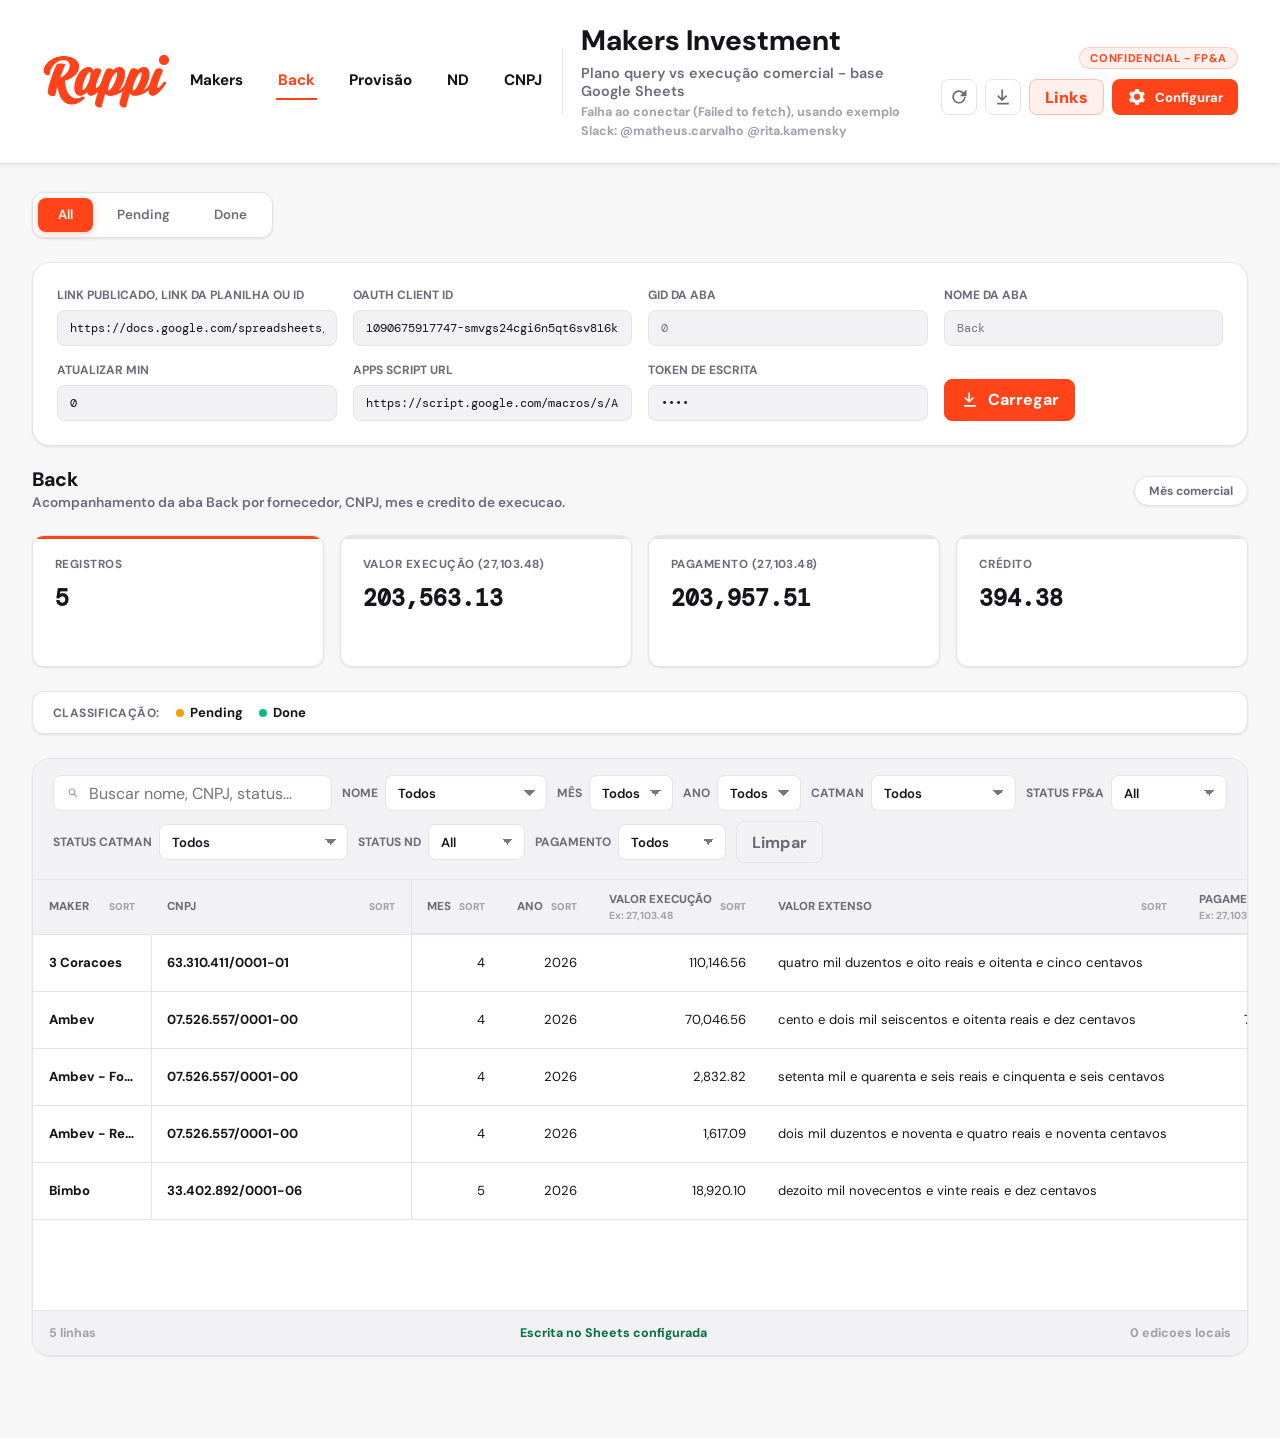
==== back.html @ b7f1c8ea "Corrige salvamento da tela Back" ====
<!doctype html>
<html lang="pt-BR">
  <head>
    <meta charset="utf-8" />
    <meta name="viewport" content="width=device-width, initial-scale=1" />
    <title>Makers Investment | Back</title>
    <link rel="preconnect" href="https://fonts.googleapis.com" />
    <link rel="preconnect" href="https://fonts.gstatic.com" crossorigin />
    <link href="https://fonts.googleapis.com/css2?family=DM+Sans:wght@400;500;600;700;800&family=DM+Mono:wght@400;500;600&display=swap" rel="stylesheet" />
    <link rel="stylesheet" href="./styles.css?v=20260519-maker-anchor-links" />
  </head>
  <body>
    <div class="app-shell">
      <header class="report-hero has-main-nav">
        <div class="hero-copy">
          <a class="rappi-logo" href="./index.html" aria-label="Rappi">
            <img src="./rappi-logo.png" alt="Rappi" />
          </a>

          <nav class="main-nav" aria-label="Navegação principal">
            <a href="./index.html">Makers</a>
            <a class="is-active" href="./back.html">Back</a>
            <a href="./provisao.html">Provisão</a>
            <a href="./nd.html">ND</a>
            <a href="./cnpj.html">CNPJ</a>
          </nav>

          <span class="hero-divider" aria-hidden="true"></span>

          <div class="hero-title">
            <h1>Makers Investment</h1>
            <p class="hero-subtitle">Plano query vs execução comercial - base Google Sheets</p>
            <p class="hero-connection" id="connectionStatus">Usando base de exemplo</p>
            <p class="hero-contact">Slack: @matheus.carvalho @rita.kamensky</p>
          </div>
        </div>

        <div class="hero-side">
          <div class="hero-status">
            <span class="confidential-badge">CONFIDENCIAL - FP&amp;A</span>
          </div>

          <div class="topbar-actions">
            <button class="icon-button" id="refreshButton" type="button" title="Atualizar dados" aria-label="Atualizar dados">
              <svg viewBox="0 0 24 24" aria-hidden="true">
                <path d="M17.7 6.3A8 8 0 1 0 20 12h-2a6 6 0 1 1-1.76-4.24L13 11h8V3l-3.3 3.3Z" />
              </svg>
            </button>
            <button class="icon-button" id="exportButton" type="button" title="Exportar CSV" aria-label="Exportar CSV">
              <svg viewBox="0 0 24 24" aria-hidden="true">
                <path d="M12 3v10.2l3.6-3.6L17 11l-6 6-6-6 1.4-1.4 3.6 3.6V3h2ZM5 19h14v2H5v-2Z" />
              </svg>
            </button>
            <button class="ghost-button links-toggle-button" id="linksToggle" type="button">Links</button>
            <button class="primary-button" id="authButton" type="button">
              <svg viewBox="0 0 24 24" aria-hidden="true">
                <path d="M21.6 12.23c0-.74-.07-1.45-.19-2.14H12v4.05h5.38a4.6 4.6 0 0 1-1.99 3.02v2.51h3.23c1.89-1.74 2.98-4.31 2.98-7.44Z" />
                <path d="M12 22c2.7 0 4.96-.89 6.62-2.42l-3.23-2.51c-.9.6-2.05.96-3.39.96-2.6 0-4.8-1.75-5.59-4.11H3.07v2.59A10 10 0 0 0 12 22Z" />
                <path d="M6.41 13.92a6.02 6.02 0 0 1 0-3.84V7.49H3.07a10 10 0 0 0 0 9.02l3.34-2.59Z" />
                <path d="M12 5.97c1.47 0 2.79.51 3.83 1.5l2.86-2.86A9.6 9.6 0 0 0 12 2 10 10 0 0 0 3.07 7.49l3.34 2.59C7.2 7.72 9.4 5.97 12 5.97Z" />
              </svg>
              Entrar Google
            </button>
            <button class="ghost-button" id="signOutButton" type="button" hidden>Sair</button>
            <button class="primary-button" id="configToggle" type="button">
              <svg viewBox="0 0 24 24" aria-hidden="true">
                <path d="M19.4 13.5c.08-.5.1-.96.1-1.5s-.02-1-.1-1.5l2.05-1.58-2-3.46-2.42.98a7.4 7.4 0 0 0-2.6-1.5L14 2.35h-4l-.42 2.59a7.4 7.4 0 0 0-2.6 1.5l-2.43-.98-2 3.46L4.6 10.5c-.08.5-.1.96-.1 1.5s.02 1 .1 1.5l-2.05 1.58 2 3.46 2.43-.98a7.4 7.4 0 0 0 2.6 1.5L10 21.65h4l.42-2.59a7.4 7.4 0 0 0 2.6-1.5l2.43.98 2-3.46-2.05-1.58ZM12 15.5A3.5 3.5 0 1 1 12 8a3.5 3.5 0 0 1 0 7.5Z" />
              </svg>
              Configurar
            </button>
          </div>
        </div>
      </header>

      <main class="report-content">
        <section class="quick-tabs" aria-label="Visões rápidas">
          <button class="quick-tab is-active" type="button" data-quick-filter="">All</button>
          <button class="quick-tab" type="button" data-quick-filter="pending">Pending</button>
          <button class="quick-tab" type="button" data-quick-filter="done">Done</button>
        </section>

        <section class="config-panel" id="configPanel" aria-label="Configuração da planilha">
          <div class="config-grid">
            <label>
              <span>Link publicado, link da planilha ou ID</span>
              <input id="sheetUrlInput" type="text" autocomplete="off" placeholder="https://docs.google.com/spreadsheets/d/..." />
            </label>
            <label>
              <span>OAuth Client ID</span>
              <input id="clientIdInput" type="text" autocomplete="off" placeholder="...apps.googleusercontent.com" />
            </label>
            <label>
              <span>GID da aba</span>
              <input id="gidInput" type="text" inputmode="numeric" placeholder="0" />
            </label>
            <label>
              <span>Nome da aba</span>
              <input id="sheetNameInput" type="text" autocomplete="off" placeholder="Back" />
            </label>
            <label>
              <span>Atualizar min</span>
              <input id="refreshMinutesInput" type="number" min="0" step="1" inputmode="numeric" placeholder="0" />
            </label>
            <label>
              <span>Apps Script URL</span>
              <input id="writeEndpointInput" type="url" autocomplete="off" placeholder="https://script.google.com/.../exec" />
            </label>
            <label>
              <span>Token de escrita</span>
              <input id="writeSecretInput" type="password" autocomplete="off" placeholder="Mesmo SECRET do Apps Script" />
            </label>
            <div class="config-actions">
              <button class="primary-button" id="loadSheetButton" type="button">
                <svg viewBox="0 0 24 24" aria-hidden="true">
                  <path d="M12 3v8.59l3.3-3.3 1.4 1.42-5.7 5.7-5.7-5.7 1.4-1.42 3.3 3.3V3h2ZM5 18h14v2H5v-2Z" />
                </svg>
                Carregar
              </button>
            </div>
          </div>
        </section>

        <section class="links-panel" id="linksPanel" aria-label="Links úteis" hidden>
          <div class="links-panel-header">
            <div>
              <h2>Links úteis</h2>
              <p>Atalhos cadastrados na aba Links da planilha.</p>
            </div>
            <span id="linksStatus">Carregando...</span>
          </div>
          <div class="links-list" id="linksList"></div>
        </section>

        <section class="section-heading">
          <div>
            <h2>Back</h2>
            <p>Acompanhamento da aba Back por fornecedor, CNPJ, mes e credito de execucao.</p>
          </div>
          <span class="period-badge">Mês comercial</span>
        </section>

        <section class="metrics-grid" aria-label="Resumo">
          <article class="metric">
            <span>Registros</span>
            <strong id="metricRows">0</strong>
          </article>
          <article class="metric">
            <span>Valor Execução (27,103.48)</span>
            <strong id="metricQuery">0.00</strong>
          </article>
          <article class="metric">
            <span>Pagamento (27,103.48)</span>
            <strong id="metricExecution">0.00</strong>
          </article>
          <article class="metric">
            <span>Crédito</span>
            <strong id="metricDiff">0.00</strong>
          </article>
        </section>

        <section class="classification-strip" aria-label="Classificação">
          <strong>Classificação:</strong>
          <span><b>Pending</b></span>
          <span><b>Done</b></span>
        </section>

        <section class="workbench">
          <div class="toolbar">
            <label class="search-box">
              <svg viewBox="0 0 24 24" aria-hidden="true">
                <path d="M9.8 4a5.8 5.8 0 0 1 4.64 9.28l4.14 4.14-1.42 1.42-4.14-4.14A5.8 5.8 0 1 1 9.8 4Zm0 2a3.8 3.8 0 1 0 0 7.6 3.8 3.8 0 0 0 0-7.6Z" />
              </svg>
              <input id="searchInput" type="search" placeholder="Buscar nome, CNPJ, status..." />
            </label>

            <label>
              <span>Nome</span>
              <select id="makerFilter"></select>
            </label>

            <label>
              <span>Mês</span>
              <select id="monthFilter"></select>
            </label>

            <label>
              <span>Ano</span>
              <select id="yearFilter"></select>
            </label>

            <label>
              <span>Catman</span>
              <select id="catmanFilter"></select>
            </label>

            <label>
              <span>Status FP&amp;A</span>
              <select id="statusFilter"></select>
            </label>

            <label>
              <span>Status Catman</span>
              <select id="statusCatmanFilter"></select>
            </label>

            <label>
              <span>Status ND</span>
              <select id="statusNdFilter"></select>
            </label>

            <label>
              <span>Pagamento</span>
              <select id="paymentFilter"></select>
            </label>

            <button class="ghost-button" id="clearFiltersButton" type="button">Limpar</button>
          </div>

          <div class="table-wrap" id="tableWrap">
            <table id="dataTable">
              <thead id="tableHead"></thead>
              <tbody id="tableBody"></tbody>
            </table>
            <div class="empty-state" id="emptyState" hidden>
              <strong>Nenhum registro encontrado</strong>
              <span>Revise os filtros ou carregue outra base.</span>
            </div>
          </div>

          <footer class="table-footer">
            <span id="rowCount">0 linhas</span>
            <span id="writeStatus">Escrita não configurada</span>
            <span id="localEdits">0 edições locais</span>
          </footer>
        </section>
      </main>
    </div>

    <script src="./back.js?v=20260611-back-save-nome-v5"></script>
  </body>
</html>
---- styles.css ----
:root {
  --bg: #f4f6f5;
  --surface: #ffffff;
  --surface-soft: #f8f8f6;
  --text: #142033;
  --muted: #8a8f96;
  --line: #dfded9;
  --line-strong: #c9c7c0;
  --navy: #102746;
  --navy-soft: #203a5b;
  --teal: #0b7066;
  --green: #067243;
  --red: #b72a2f;
  --gold: #d6a42b;
  --blue: #1f5faa;
  --shadow: 0 14px 32px rgba(20, 32, 51, 0.1);
  --shadow-soft: 0 6px 18px rgba(20, 32, 51, 0.08);
  color-scheme: light;
  font-family: Inter, "Segoe UI", Roboto, Arial, sans-serif;
}

* {
  box-sizing: border-box;
}

[hidden] {
  display: none !important;
}

body {
  min-width: 320px;
  margin: 0;
  background: var(--bg);
  color: var(--text);
}

button,
input,
select {
  font: inherit;
}

button {
  cursor: pointer;
}

.app-shell {
  min-height: 100vh;
  padding-bottom: 34px;
}

.report-hero {
  display: flex;
  min-height: 172px;
  align-items: flex-start;
  justify-content: space-between;
  gap: 28px;
  background:
    linear-gradient(135deg, rgba(11, 112, 102, 0.14), transparent 32%),
    linear-gradient(180deg, #102746 0%, #0f2746 100%);
  color: #fff;
  padding: 38px clamp(24px, 5vw, 58px);
}

.hero-copy {
  display: flex;
  align-items: center;
  gap: 18px;
  min-width: 0;
}

.brand-mark {
  display: grid;
  width: 52px;
  height: 52px;
  flex: 0 0 auto;
  place-items: center;
  border-radius: 8px;
  background: var(--teal);
  box-shadow: 0 16px 30px rgba(0, 0, 0, 0.18);
}

.brand-mark svg,
button svg,
.search-box svg {
  width: 20px;
  height: 20px;
  fill: currentColor;
}

h1,
h2,
p {
  margin: 0;
}

h1 {
  font-size: clamp(1.9rem, 3vw, 2.4rem);
  line-height: 1.05;
  font-weight: 820;
  letter-spacing: 0;
}

.hero-copy p {
  margin-top: 12px;
  color: rgba(255, 255, 255, 0.66);
  font-size: 1.08rem;
  font-weight: 600;
}

.hero-side {
  display: grid;
  justify-items: end;
  gap: 12px;
  min-width: max-content;
}

.confidential-badge {
  display: inline-flex;
  align-items: center;
  justify-content: center;
  border: 1px solid rgba(255, 255, 255, 0.18);
  border-radius: 999px;
  background: rgba(255, 255, 255, 0.12);
  color: rgba(255, 255, 255, 0.86);
  padding: 8px 16px;
  font-size: 0.88rem;
  font-weight: 820;
  letter-spacing: 0.02em;
}

#connectionStatus {
  color: rgba(255, 255, 255, 0.56);
  font-size: 0.9rem;
  font-weight: 650;
}

.topbar-actions,
.config-actions {
  display: flex;
  align-items: center;
  gap: 9px;
}

.topbar-actions {
  justify-content: flex-end;
  flex-wrap: wrap;
}

.icon-button,
.primary-button,
.ghost-button {
  display: inline-flex;
  min-height: 42px;
  align-items: center;
  justify-content: center;
  gap: 8px;
  border: 1px solid transparent;
  border-radius: 8px;
  padding: 0 15px;
  font-weight: 760;
  transition: transform 140ms ease, background 140ms ease, border-color 140ms ease, box-shadow 140ms ease;
}

.icon-button {
  width: 42px;
  padding: 0;
}

.report-hero .icon-button,
.report-hero .ghost-button {
  border-color: rgba(255, 255, 255, 0.18);
  background: rgba(255, 255, 255, 0.09);
  color: #fff;
}

.primary-button {
  border-color: var(--navy);
  background: var(--navy);
  color: #fff;
  box-shadow: 0 12px 22px rgba(16, 39, 70, 0.22);
}

.report-hero .primary-button {
  border-color: rgba(255, 255, 255, 0.1);
  background: rgba(255, 255, 255, 0.92);
  color: var(--navy);
}

#configToggle {
  border-color: transparent;
  background: #ffffff;
  color: var(--navy);
}

.ghost-button {
  border-color: var(--line);
  background: #fff;
  color: var(--text);
}

.icon-button:hover,
.primary-button:hover,
.ghost-button:hover,
.quick-tab:hover {
  transform: translateY(-1px);
  box-shadow: var(--shadow-soft);
}

.report-content {
  width: min(1548px, calc(100% - 44px));
  margin: 0 auto;
  padding-top: 38px;
}

.quick-tabs {
  display: flex;
  flex-wrap: wrap;
  gap: 12px;
  padding-bottom: 28px;
  border-bottom: 1px solid var(--line);
}

.quick-tab {
  min-width: 138px;
  min-height: 46px;
  border: 1px solid #deddd8;
  border-radius: 999px;
  background: #fff;
  color: #555b63;
  padding: 0 22px;
  font-weight: 760;
  box-shadow: 0 1px 0 rgba(20, 32, 51, 0.04);
}

.quick-tab.is-active {
  border-color: var(--navy);
  background: var(--navy);
  color: #fff;
  box-shadow: 0 12px 24px rgba(16, 39, 70, 0.18);
}

.config-panel {
  display: none;
  margin: 22px 0 0;
  border: 1px solid var(--line);
  border-radius: 8px;
  background: #fff;
  box-shadow: var(--shadow);
}

.config-panel.is-open {
  display: block;
}

.config-grid {
  display: grid;
  grid-template-columns: repeat(3, minmax(180px, 1fr));
  gap: 12px;
  align-items: end;
  padding: 16px;
}

.section-heading {
  display: flex;
  align-items: end;
  justify-content: space-between;
  gap: 20px;
  padding: 42px 0 28px;
}

.section-heading h2 {
  font-size: clamp(2rem, 3vw, 2.45rem);
  line-height: 1.05;
  font-weight: 840;
  letter-spacing: 0;
}

.section-heading p {
  margin-top: 12px;
  color: var(--muted);
  font-size: 1.04rem;
  font-weight: 600;
}

.period-badge {
  display: inline-flex;
  align-items: center;
  border: 1px solid var(--line);
  border-radius: 999px;
  background: #fff;
  color: #777d84;
  padding: 8px 14px;
  font-size: 0.84rem;
  font-weight: 760;
}

.metrics-grid {
  display: grid;
  grid-template-columns: repeat(4, minmax(0, 1fr));
  gap: 16px;
}

.metric {
  min-width: 0;
  min-height: 148px;
  border: 1px solid var(--line);
  border-radius: 8px;
  background: #fff;
  padding: 24px;
  box-shadow: var(--shadow);
}

.metric span {
  display: block;
  color: #9a9a96;
  font-size: 0.86rem;
  font-weight: 820;
  letter-spacing: 0.04em;
  text-transform: uppercase;
}

.metric strong {
  display: block;
  overflow-wrap: anywhere;
  margin-top: 16px;
  color: #111827;
  font-size: clamp(1.7rem, 2vw, 2.1rem);
  line-height: 1.05;
  letter-spacing: 0;
}

.metric:nth-child(2) strong {
  color: var(--navy);
}

.metric:nth-child(3) strong {
  color: #7a1e23;
}

.classification-strip {
  display: flex;
  flex-wrap: wrap;
  align-items: center;
  gap: 14px 28px;
  margin: 30px 0 24px;
  color: #545b62;
  font-size: 0.96rem;
}

.classification-strip strong {
  color: #72777d;
}

.classification-strip span {
  display: inline-flex;
  align-items: center;
  gap: 10px;
}

.classification-strip b {
  display: inline-flex;
  align-items: center;
  min-height: 28px;
  border: 1px solid var(--line);
  border-radius: 999px;
  background: #fff;
  color: #555b63;
  padding: 4px 12px;
  font-size: 0.78rem;
  text-transform: uppercase;
}

.classification-strip span:nth-child(3) b {
  border-color: #bde4c8;
  background: #edf9ef;
  color: var(--green);
}

.classification-strip span:nth-child(4) b {
  border-color: #f1d37c;
  background: #fff7db;
  color: #996c00;
}

label {
  display: grid;
  gap: 7px;
  min-width: 0;
}

label span {
  color: #5e6670;
  font-size: 0.76rem;
  font-weight: 820;
  text-transform: uppercase;
}

input,
select {
  width: 100%;
  min-height: 42px;
  border: 1px solid #d9e0e6;
  border-radius: 8px;
  background: #fff;
  color: var(--text);
  padding: 0 12px;
  outline: none;
}

select {
  appearance: none;
  background:
    linear-gradient(45deg, transparent 50%, #707983 50%) right 16px center / 6px 6px no-repeat,
    linear-gradient(135deg, #707983 50%, transparent 50%) right 11px center / 6px 6px no-repeat,
    #fff;
  padding-right: 32px;
}

input:focus,
select:focus {
  border-color: var(--blue);
  box-shadow: 0 0 0 3px rgba(31, 95, 170, 0.14);
}

.workbench {
  overflow: hidden;
  border: 1px solid var(--line);
  border-radius: 8px;
  background: #fff;
  box-shadow: var(--shadow);
}

.toolbar {
  display: grid;
  grid-template-columns:
    minmax(260px, 1.4fr)
    minmax(170px, 0.75fr)
    minmax(105px, 0.45fr)
    minmax(105px, 0.45fr)
    minmax(170px, 0.75fr)
    minmax(170px, 0.75fr)
    auto;
  gap: 10px;
  align-items: end;
  padding: 16px;
  border-bottom: 1px solid var(--line);
  background: #fff;
}

.search-box {
  position: relative;
}

.search-box svg {
  position: absolute;
  left: 14px;
  bottom: 11px;
  color: #768395;
  pointer-events: none;
}

.search-box input {
  padding-left: 42px;
}

.table-wrap {
  position: relative;
  width: 100%;
  max-height: calc(100vh - 360px);
  min-height: 430px;
  overflow: auto;
  background: #fff;
}

table {
  width: 100%;
  min-width: 1720px;
  border-collapse: separate;
  border-spacing: 0;
  font-size: 0.86rem;
}

.group-row {
  display: none;
}

th,
td {
  height: 42px;
  border-right: 1px solid #e4e7ea;
  border-bottom: 1px solid #e8eaed;
  padding: 8px 12px;
  vertical-align: middle;
  white-space: nowrap;
}

th {
  position: sticky;
  top: 0;
  z-index: 4;
  background: #f7f5f1 !important;
  color: #9a9a96;
  font-size: 0.78rem;
  font-weight: 840;
  letter-spacing: 0.05em;
  text-align: left;
  text-transform: uppercase;
}

.column-row th {
  top: 0;
  box-shadow: inset 0 -1px 0 #dedbd6;
}

th button {
  display: flex;
  width: 100%;
  height: 100%;
  align-items: center;
  justify-content: space-between;
  gap: 8px;
  border: 0;
  background: transparent;
  color: inherit;
  padding: 0;
  font: inherit;
  text-align: inherit;
  text-transform: inherit;
}

.column-label-wrap,
.column-label {
  display: block;
}

.column-format-hint {
  display: block;
  margin-top: 3px;
  color: var(--rappi-soft-text);
  font-size: 0.64rem;
  font-weight: 700;
  line-height: 1.1;
  text-transform: none;
}

th button::after {
  content: "sort";
  color: #a8a39c;
  font-size: 0.62rem;
  font-weight: 840;
  text-transform: uppercase;
}

th[aria-sort="ascending"] button::after {
  content: "^";
  font-size: 0.82rem;
}

th[aria-sort="descending"] button::after {
  content: "v";
  font-size: 0.82rem;
}

td {
  color: #172033;
  font-variant-numeric: tabular-nums;
}

tbody tr:nth-child(even) td {
  background: #fbfbfa;
}

tbody tr:hover td {
  background: #f1f5fb;
}

.column-row th:nth-child(1),
tbody td:nth-child(1) {
  position: sticky;
  left: 0;
  z-index: 3;
  min-width: 118px;
  box-shadow: 1px 0 0 #d9dde1;
}

.column-row th:nth-child(1) {
  z-index: 6;
}

tbody td:nth-child(1) {
  background: #fff;
  font-weight: 780;
}

tbody tr:nth-child(even) td:nth-child(1) {
  background: #fbfbfa;
}

tbody tr:hover td:nth-child(1) {
  background: #f1f5fb;
}

.cell-number,
.cell-currency {
  text-align: right;
}

.cell-diff.negative {
  color: var(--red);
  font-weight: 800;
}

.cell-diff.positive {
  color: var(--green);
  font-weight: 800;
}

.cell-amber {
  background: #fffaf0 !important;
}

.cell-link a {
  display: inline-flex;
  align-items: center;
  border: 1px solid #cddff2;
  border-radius: 999px;
  background: #f3f7fc;
  color: var(--blue);
  padding: 4px 10px;
  font-size: 0.76rem;
  font-weight: 800;
  text-decoration: none;
}

.cell-link a:hover {
  border-color: #9ec0e7;
  background: #e9f1fb;
}

.cell-person {
  min-width: 240px;
}

.status-select,
.note-input {
  min-width: 132px;
  min-height: 30px;
  border-radius: 999px;
  padding: 0 10px;
  font-size: 0.78rem;
  font-weight: 720;
}

.status-select {
  border-color: #d4e2ed;
  background-color: #f7fafc;
  color: #344255;
}

.note-input {
  min-width: 190px;
  border-radius: 8px;
}

.person-select {
  width: 100%;
  min-width: 216px;
  max-width: 260px;
  text-transform: none;
}

.empty-state {
  position: absolute;
  inset: 0;
  display: grid;
  place-content: center;
  gap: 8px;
  color: #5d6a78;
  text-align: center;
  background: rgba(255, 255, 255, 0.88);
}

.empty-state strong {
  color: var(--text);
}

.table-footer {
  display: flex;
  justify-content: space-between;
  flex-wrap: wrap;
  gap: 12px;
  padding: 14px 16px;
  border-top: 1px solid var(--line);
  background: #fff;
  color: #55616d;
  font-size: 0.9rem;
  font-weight: 760;
}

#writeStatus {
  color: #7a7070;
}

#writeStatus.is-saving {
  color: #996c00;
}

#writeStatus.is-ok {
  color: var(--green);
}

#writeStatus.is-error {
  color: var(--red);
}

@media (max-width: 1120px) {
  .report-hero {
    flex-direction: column;
  }

  .hero-side {
    justify-items: start;
    min-width: 0;
  }

  .topbar-actions {
    justify-content: flex-start;
  }

  .metrics-grid {
    grid-template-columns: repeat(2, minmax(0, 1fr));
  }
}

@media (max-width: 900px) {
  .report-content {
    width: min(100% - 24px, 1548px);
    padding-top: 26px;
  }

  .report-hero {
    padding: 28px 18px;
  }

  .hero-copy {
    align-items: flex-start;
  }

  .config-grid,
  .toolbar {
    grid-template-columns: 1fr;
  }

  .section-heading {
    align-items: flex-start;
    flex-direction: column;
  }
}

@media (max-width: 640px) {
  .hero-copy {
    flex-direction: column;
  }

  .topbar-actions .primary-button,
  .topbar-actions .ghost-button,
  .config-actions .primary-button,
  .config-actions .ghost-button,
  .toolbar .ghost-button,
  .quick-tab {
    width: 100%;
  }

  .metrics-grid {
    grid-template-columns: 1fr;
  }

  .metric {
    min-height: 124px;
    padding: 20px;
  }
}

/* Rappi-inspired surface theme for the dashboard body */
:root {
  --rappi-orange: #ff441a;
  --rappi-orange-soft: rgba(255, 68, 26, 0.08);
  --rappi-orange-glow: rgba(255, 68, 26, 0.22);
  --rappi-bg: #f7f7f8;
  --rappi-surface: #ffffff;
  --rappi-surface-2: #f2f2f4;
  --rappi-border: #e4e4e8;
  --rappi-border-hover: #c8c8d0;
  --rappi-text: #14141a;
  --rappi-muted: #6b6b7a;
  --rappi-soft-text: #a0a0ae;
  --rappi-shadow-sm: 0 1px 3px rgba(0, 0, 0, 0.06), 0 1px 2px rgba(0, 0, 0, 0.04);
  --rappi-shadow-md: 0 4px 16px rgba(0, 0, 0, 0.08), 0 1px 4px rgba(0, 0, 0, 0.04);
  --rappi-transition: 180ms cubic-bezier(0.4, 0, 0.2, 1);
}

body {
  background: var(--rappi-bg);
  color: var(--rappi-text);
  font-family: "DM Sans", Inter, "Segoe UI", Roboto, Arial, sans-serif;
}

.rappi-brand-logo {
  display: inline-flex;
  min-width: 124px;
  height: 54px;
  align-items: center;
  justify-content: center;
  flex: 0 0 auto;
  color: var(--rappi-orange);
}

.rappi-brand-logo span {
  transform: rotate(-4deg);
  font-family: "Brush Script MT", "Segoe Script", cursive;
  font-size: clamp(2.3rem, 4vw, 3.2rem);
  font-weight: 800;
  line-height: 0.9;
  letter-spacing: 0;
}

.report-content {
  display: flex;
  width: 100%;
  max-width: 1600px;
  flex-direction: column;
  gap: 24px;
  margin: 0 auto;
  padding: 28px 32px 48px;
}

.quick-tabs {
  width: fit-content;
  gap: 4px;
  padding: 5px;
  border: 1px solid var(--rappi-border);
  border-radius: 12px;
  background: var(--rappi-surface);
  box-shadow: var(--rappi-shadow-sm);
}

.quick-tab {
  min-width: auto;
  min-height: 34px;
  border: 0;
  border-radius: 8px;
  background: transparent;
  color: var(--rappi-muted);
  padding: 0 20px;
  font-size: 0.83rem;
  font-weight: 600;
  box-shadow: none;
  transition: background var(--rappi-transition), color var(--rappi-transition), box-shadow var(--rappi-transition);
}

.quick-tab:hover {
  transform: none;
  background: var(--rappi-surface-2);
  box-shadow: none;
}

.quick-tab.is-active {
  border-color: transparent;
  background: var(--rappi-orange);
  color: #fff;
  box-shadow: 0 2px 8px rgba(255, 68, 26, 0.25);
}

.config-panel {
  margin: 0;
  border-color: var(--rappi-border);
  border-radius: 18px;
  background: var(--rappi-surface);
  box-shadow: var(--rappi-shadow-sm);
}

.config-grid {
  grid-template-columns: repeat(auto-fill, minmax(240px, 1fr));
  gap: 16px;
  padding: 24px;
}

.section-heading {
  align-items: center;
  padding: 0;
}

.section-heading h2 {
  font-size: 1.22rem;
  font-weight: 800;
  color: var(--rappi-text);
}

.section-heading p {
  margin-top: 3px;
  color: var(--rappi-muted);
  font-size: 0.86rem;
}

.period-badge {
  border-color: var(--rappi-border);
  background: var(--rappi-surface);
  color: var(--rappi-muted);
  padding: 6px 14px;
  font-size: 0.75rem;
  box-shadow: var(--rappi-shadow-sm);
}

.metrics-grid {
  gap: 16px;
}

.metric {
  min-height: 132px;
  border-color: var(--rappi-border);
  border-radius: 12px;
  background: var(--rappi-surface);
  padding: 20px 22px;
  box-shadow: var(--rappi-shadow-sm);
  transition: box-shadow var(--rappi-transition);
  position: relative;
  overflow: hidden;
}

.metric::before {
  content: "";
  position: absolute;
  inset: 0 0 auto;
  height: 3px;
  background: var(--rappi-border);
}

.metric:first-child::before {
  background: var(--rappi-orange);
}

.metric:hover {
  box-shadow: var(--rappi-shadow-md);
}

.metric span {
  color: var(--rappi-muted);
  font-size: 0.73rem;
  font-weight: 700;
}

.metric strong {
  margin-top: 14px;
  color: var(--rappi-text);
  font-family: "DM Mono", Consolas, monospace;
  font-size: clamp(1.35rem, 1.8vw, 1.62rem);
  font-weight: 700;
}

.metric:nth-child(2) strong,
.metric:nth-child(3) strong {
  color: var(--rappi-text);
}

.classification-strip {
  gap: 16px;
  margin: 0;
  border: 1px solid var(--rappi-border);
  border-radius: 12px;
  background: var(--rappi-surface);
  padding: 12px 20px;
  box-shadow: var(--rappi-shadow-sm);
  font-size: 0.82rem;
}

.classification-strip strong {
  color: var(--rappi-muted);
  font-size: 0.75rem;
  font-weight: 700;
  letter-spacing: 0.04em;
  text-transform: uppercase;
}

.classification-strip span {
  gap: 6px;
  color: var(--rappi-text);
}

.classification-strip span::before {
  content: "";
  width: 8px;
  height: 8px;
  border-radius: 999px;
  background: var(--rappi-soft-text);
}

.classification-strip span:first-of-type::before {
  background: #f59e0b;
}

.classification-strip span:last-of-type::before {
  background: #10b981;
}

.classification-strip b,
.classification-strip span:nth-child(3) b,
.classification-strip span:nth-child(4) b {
  min-height: 0;
  border: 0;
  border-radius: 0;
  background: transparent;
  color: inherit;
  padding: 0;
  font-size: 0.82rem;
  text-transform: none;
}

.workbench {
  border-color: var(--rappi-border);
  border-radius: 18px;
  background: var(--rappi-surface);
  box-shadow: var(--rappi-shadow-sm);
}

.toolbar {
  display: flex;
  flex-wrap: wrap;
  gap: 10px;
  align-items: center;
  padding: 16px 20px;
  border-bottom-color: var(--rappi-border);
  background: var(--rappi-surface-2);
}

.search-box {
  display: flex;
  min-width: 240px;
  height: 36px;
  flex: 1 1 260px;
  align-items: center;
  gap: 8px;
  border: 1px solid var(--rappi-border);
  border-radius: 8px;
  background: var(--rappi-surface);
  padding: 0 12px;
  transition: border-color var(--rappi-transition), box-shadow var(--rappi-transition);
}

.search-box:focus-within {
  border-color: var(--rappi-orange);
  box-shadow: 0 0 0 3px var(--rappi-orange-soft);
}

.search-box svg {
  position: static;
  width: 16px;
  height: 16px;
  color: var(--rappi-soft-text);
}

.search-box input {
  min-height: 0;
  border: 0;
  background: transparent;
  padding: 0;
}

.toolbar label:not(.search-box) {
  display: flex;
  align-items: center;
  gap: 7px;
  color: var(--rappi-muted);
  font-size: 0.78rem;
  font-weight: 600;
  white-space: nowrap;
}

.toolbar label span,
.config-grid label span {
  color: var(--rappi-muted);
  font-size: 0.75rem;
  font-weight: 700;
}

input,
select {
  border-color: var(--rappi-border);
  color: var(--rappi-text);
}

.toolbar select,
.config-grid input,
.config-grid select {
  min-height: 36px;
  border-radius: 8px;
  background-color: var(--rappi-surface);
  font-size: 0.82rem;
}

.config-grid input {
  background: var(--rappi-surface-2);
  font-family: "DM Mono", Consolas, monospace;
  font-size: 0.78rem;
}

input:focus,
select:focus {
  border-color: var(--rappi-orange);
  box-shadow: 0 0 0 3px var(--rappi-orange-soft);
}

.report-content .primary-button {
  border-color: var(--rappi-orange);
  background: var(--rappi-orange);
  box-shadow: none;
}

.report-content .ghost-button {
  border-color: var(--rappi-border);
  background: transparent;
  color: var(--rappi-muted);
  box-shadow: none;
}

.report-content .ghost-button:hover,
.report-content .primary-button:hover {
  transform: none;
  box-shadow: var(--rappi-shadow-sm);
}

.table-wrap {
  max-height: calc(100vh - 330px);
  min-height: 430px;
  background: var(--rappi-surface);
}

table {
  font-size: 0.82rem;
}

th,
td {
  height: 44px;
  border-right: 0;
  border-bottom: 1px solid var(--rappi-border);
  padding: 12px 16px;
}

th {
  background: var(--rappi-surface-2) !important;
  color: var(--rappi-muted);
  font-size: 0.72rem;
  font-weight: 800;
  letter-spacing: 0.06em;
}

.column-row th {
  box-shadow: inset 0 -1px 0 var(--rappi-border);
}

th button::after {
  color: var(--rappi-soft-text);
}

td {
  color: var(--rappi-text);
}

tbody tr:nth-child(even) td,
tbody td:nth-child(1),
tbody tr:nth-child(even) td:nth-child(1) {
  background: var(--rappi-surface);
}

tbody tr:hover td,
tbody tr:hover td:nth-child(1) {
  background: var(--rappi-orange-soft);
}

.column-row th:nth-child(1),
tbody td:nth-child(1) {
  width: 118px;
  max-width: 118px;
  overflow: hidden;
  background-clip: padding-box;
  box-shadow: 1px 0 0 var(--rappi-border);
  text-overflow: ellipsis;
}

.column-row th:nth-child(2),
tbody td:nth-child(2) {
  position: sticky;
  left: 118px;
  width: 260px;
  min-width: 260px;
  max-width: 260px;
  overflow: hidden;
  background-clip: padding-box;
  box-shadow: 1px 0 0 var(--rappi-border);
  text-overflow: ellipsis;
}

.column-row th:nth-child(2) {
  z-index: 6;
}

tbody td:nth-child(1) {
  z-index: 8;
  background: var(--rappi-surface) !important;
}

tbody td:nth-child(2) {
  z-index: 7;
  background: var(--rappi-surface) !important;
  font-weight: 700;
}

tbody tr:hover td:nth-child(1) {
  background: #fff4f0 !important;
}

tbody tr:hover td:nth-child(2) {
  background: #fff4f0 !important;
}

.cell-amber {
  background: #fff8f5 !important;
}

.status-select,
.note-input {
  min-height: 32px;
  border-color: var(--rappi-border);
  background-color: var(--rappi-surface);
  color: var(--rappi-text);
  font-size: 0.78rem;
}

.status-select:focus,
.note-input:focus {
  border-color: var(--rappi-orange);
  box-shadow: 0 0 0 3px var(--rappi-orange-soft);
}

.cell-link a {
  border-color: rgba(255, 68, 26, 0.18);
  background: var(--rappi-orange-soft);
  color: var(--rappi-orange);
}

.table-footer {
  border-top-color: var(--rappi-border);
  background: var(--rappi-surface-2);
  color: var(--rappi-soft-text);
  font-size: 0.78rem;
}

@media (max-width: 900px) {
  .report-content {
    width: 100%;
    padding: 24px 16px 40px;
  }

  .toolbar {
    display: grid;
    grid-template-columns: 1fr;
  }

  .search-box {
    width: 100%;
  }
}

@media (max-width: 640px) {
  .quick-tabs {
    width: 100%;
  }

  .quick-tab {
    flex: 1;
  }
}

/* Header aligned with the reference layout */
.report-hero {
  display: grid;
  position: sticky;
  top: 0;
  z-index: 100;
  min-height: 142px;
  grid-template-columns: minmax(0, 1fr) max-content;
  align-items: center;
  gap: 32px;
  border-bottom: 1px solid var(--rappi-border);
  background: var(--rappi-surface);
  color: var(--rappi-text);
  padding: 24px 42px;
  box-shadow: var(--rappi-shadow-sm);
}

.hero-copy {
  flex: 1 1 auto;
  gap: 22px;
  min-width: 0;
}

.rappi-logo {
  display: flex;
  align-items: center;
  flex-shrink: 0;
  color: inherit;
  text-decoration: none;
}

.rappi-logo img {
  display: block;
  width: clamp(210px, 20vw, 285px);
  height: auto;
}

.hero-divider {
  width: 1px;
  height: 66px;
  flex: 0 0 auto;
  background: var(--rappi-border);
}

.hero-title h1 {
  color: var(--rappi-text);
  font-size: clamp(1.32rem, 2.2vw, 1.82rem);
  font-weight: 800;
  line-height: 1.2;
  white-space: nowrap;
}

.hero-title .hero-subtitle {
  max-width: 460px;
  margin-top: 6px;
  color: var(--rappi-muted);
  font-size: 0.9rem;
  font-weight: 600;
}

.hero-title .hero-connection {
  max-width: 520px;
  margin-top: 4px;
  color: var(--rappi-soft-text);
  font-size: 0.78rem;
  font-weight: 700;
}

.hero-title .hero-contact {
  max-width: 520px;
  margin-top: 3px;
  color: var(--rappi-soft-text);
  font-size: 0.78rem;
  font-weight: 700;
}

.hero-side {
  display: grid;
  align-items: center;
  justify-items: end;
  justify-self: end;
  gap: 10px;
  min-width: 0;
  text-align: right;
}

.hero-status {
  display: flex;
  align-items: center;
  justify-content: flex-end;
  gap: 12px;
  min-width: 0;
  flex-wrap: wrap;
}

.confidential-badge {
  border: 1px solid rgba(255, 68, 26, 0.2);
  background: var(--rappi-orange-soft);
  color: var(--rappi-orange);
  padding: 3px 10px;
  font-size: 0.7rem;
  font-weight: 700;
  letter-spacing: 0.06em;
  text-transform: uppercase;
}

#connectionStatus.hero-connection {
  color: var(--rappi-soft-text);
  font-size: 0.78rem;
  font-weight: 700;
  white-space: normal;
}

.topbar-actions {
  gap: 8px;
  justify-content: flex-end;
}

.report-hero .icon-button {
  width: 36px;
  min-height: 36px;
  border-color: var(--rappi-border);
  background: var(--rappi-surface);
  color: var(--rappi-muted);
  box-shadow: none;
}

.report-hero .icon-button:hover,
.report-hero .ghost-button:hover {
  transform: none;
  border-color: var(--rappi-border-hover);
  background: var(--rappi-surface-2);
  color: var(--rappi-text);
  box-shadow: none;
}

.report-hero .primary-button,
#configToggle {
  min-height: 36px;
  border: 0;
  border-color: var(--rappi-orange);
  background: var(--rappi-orange);
  color: #fff;
  box-shadow: none;
  font-size: 0.82rem;
  font-weight: 700;
}

.report-hero .primary-button svg {
  fill: #fff;
}

.report-hero .primary-button:hover,
#configToggle:hover {
  transform: translateY(-1px);
  background: #e03a13;
  box-shadow: 0 4px 12px rgba(255, 68, 26, 0.3);
}

@media (max-width: 1180px) {
  .report-hero {
    min-height: auto;
    grid-template-columns: 1fr;
    align-items: stretch;
    gap: 16px;
    padding: 20px 16px;
  }

  .hero-copy {
    width: 100%;
    align-items: center;
    gap: 14px;
  }

  .rappi-logo img {
    width: clamp(150px, 34vw, 190px);
  }

  .hero-divider {
    height: 56px;
  }

  .hero-title h1 {
    font-size: clamp(1.18rem, 4vw, 1.55rem);
    white-space: normal;
  }

  .hero-title .hero-subtitle,
  .hero-title .hero-connection,
  .hero-title .hero-contact {
    max-width: 300px;
    line-height: 1.3;
  }

  .hero-title .hero-subtitle {
    font-size: 0.82rem;
  }

  .hero-side {
    width: 100%;
    align-items: center;
    justify-items: end;
    justify-self: stretch;
    gap: 8px;
  }

  #connectionStatus {
    min-width: 0;
  }

  .topbar-actions {
    justify-content: flex-end;
  }
}

@media (max-width: 640px) {
  .hero-copy {
    width: 100%;
    flex-direction: row;
  }

  .hero-side {
    width: 100%;
  }

  .topbar-actions {
    width: 100%;
    justify-content: flex-end;
  }

  .topbar-actions .primary-button {
    flex: 0 0 auto;
  }

  .report-hero .topbar-actions .primary-button,
  .report-hero .topbar-actions .ghost-button {
    width: auto;
  }
}

@media (max-width: 520px) {
  .hero-copy {
    align-items: flex-start;
    flex-direction: column;
  }

  .hero-divider {
    display: none;
  }

  .rappi-logo img {
    width: 180px;
  }

  .hero-title .hero-subtitle,
  .hero-title .hero-connection,
  .hero-title .hero-contact,
  #connectionStatus {
    min-width: 0;
    max-width: none;
    white-space: normal;
  }

  .hero-status {
    justify-content: flex-end;
  }
}

.icon-button svg {
  width: 20px;
  height: 20px;
  fill: currentColor;
}

a.icon-button,
a.ghost-button,
a.primary-button {
  color: inherit;
  text-decoration: none;
}

.report-hero .nav-link-button {
  min-height: 36px;
  border-color: var(--rappi-border);
  background: var(--rappi-surface);
  color: var(--rappi-muted);
  box-shadow: none;
  white-space: nowrap;
}

.report-hero .nav-link-button svg {
  width: 18px;
  height: 18px;
  fill: currentColor;
}

.report-hero .nav-link-button:hover {
  transform: none;
  border-color: var(--rappi-border-hover);
  background: var(--rappi-surface-2);
  color: var(--rappi-text);
  box-shadow: none;
}

.links-panel {
  margin-bottom: 18px;
  padding: 18px 20px;
  border: 1px solid var(--rappi-border);
  border-radius: 18px;
  background: var(--rappi-surface);
  box-shadow: var(--rappi-shadow-sm);
}

.links-panel[hidden] {
  display: none;
}

.links-panel-header {
  display: flex;
  align-items: flex-start;
  justify-content: space-between;
  gap: 16px;
  margin-bottom: 14px;
}

.links-panel-header h2 {
  margin: 0;
  color: var(--rappi-text);
  font-size: 18px;
}

.links-panel-header p,
#linksStatus {
  margin: 3px 0 0;
  color: var(--rappi-muted);
  font-size: 13px;
  font-weight: 700;
}

.links-list {
  display: flex;
  flex-wrap: wrap;
  gap: 10px;
}

.useful-link {
  display: inline-flex;
  align-items: center;
  min-height: 38px;
  padding: 0 14px;
  border: 1px solid var(--rappi-border);
  border-radius: 999px;
  background: var(--rappi-surface-2);
  color: var(--rappi-text);
  font-size: 13px;
  font-weight: 800;
  text-decoration: none;
}

.useful-link:hover {
  border-color: var(--rappi-orange);
  color: var(--rappi-orange);
}

.report-hero .links-toggle-button {
  min-height: 36px;
  border: 1px solid rgba(255, 65, 31, 0.28);
  background: rgba(255, 65, 31, 0.08);
  color: var(--rappi-orange);
  font-weight: 900;
}

.report-hero .links-toggle-button:hover,
.report-hero .links-toggle-button.is-active {
  border-color: var(--rappi-orange);
  background: var(--rappi-orange);
  color: #fff;
}

button:disabled,
.primary-button:disabled {
  cursor: not-allowed;
  opacity: 0.55;
  transform: none;
  box-shadow: none;
}

.nd-page .nd-config-panel {
  display: block;
}

.nd-workbench .toolbar {
  gap: 10px;
}

#ndTable {
  min-width: 1180px;
}

#cnpjTable {
  min-width: 1480px;
}

#cnpjTable th:nth-child(1),
#cnpjTable td:nth-child(1) {
  position: sticky;
  left: 0;
  width: 240px;
  min-width: 240px;
  max-width: 240px;
  overflow: hidden;
  background: var(--rappi-surface) !important;
  box-shadow: 1px 0 0 var(--rappi-border);
  text-overflow: ellipsis;
  z-index: 6;
}

#cnpjTable th:nth-child(1) {
  z-index: 8;
}

.cnpj-input {
  min-width: 180px;
}

#cnpjTable td:nth-child(6) .cnpj-input {
  min-width: 320px;
}

.compact-action {
  min-height: 36px;
  padding: 0 14px;
}

#ndTable th:nth-child(1),
#ndTable td:nth-child(1) {
  position: sticky;
  left: 0;
  width: 118px;
  min-width: 118px;
  max-width: 118px;
  background: var(--rappi-surface) !important;
  box-shadow: 1px 0 0 var(--rappi-border);
}

#ndTable th:nth-child(2),
#ndTable td:nth-child(2) {
  position: sticky;
  left: 118px;
  width: 260px;
  min-width: 260px;
  max-width: 260px;
  overflow: hidden;
  background: var(--rappi-surface) !important;
  box-shadow: 1px 0 0 var(--rappi-border);
  text-overflow: ellipsis;
}

#ndTable th:nth-child(1),
#ndTable th:nth-child(2) {
  z-index: 7;
  background: var(--rappi-surface-2) !important;
}

#ndTable td:nth-child(1),
#ndTable td:nth-child(2) {
  z-index: 6;
}

#ndTable .nd-row:hover td:nth-child(1),
#ndTable .nd-row:hover td:nth-child(2) {
  background: #fff4f0 !important;
}

.has-main-nav .hero-copy {
  gap: 18px;
}

.has-main-nav .rappi-logo img {
  width: clamp(112px, 10vw, 148px);
}

.main-nav {
  display: flex;
  align-items: center;
  gap: clamp(12px, 2.4vw, 34px);
  flex: 0 0 auto;
  white-space: nowrap;
}

.main-nav a {
  color: var(--rappi-text);
  border-bottom: 2px solid transparent;
  padding: 8px 2px;
  font-size: 0.95rem;
  font-weight: 720;
  text-decoration: none;
  transition: color 140ms ease, border-color 140ms ease;
}

.main-nav a:hover,
.main-nav a.is-active {
  color: var(--rappi-orange);
  border-bottom-color: var(--rappi-orange);
}

.provision-workbench .toolbar {
  justify-content: flex-start;
}

#provisionTable {
  min-width: 980px;
}

#provisionTable th,
#provisionTable td {
  white-space: nowrap;
}

#provisionTable th:nth-child(1),
#provisionTable td:nth-child(1) {
  width: 92px;
}

#provisionTable th:nth-child(2),
#provisionTable td:nth-child(2) {
  width: 110px;
}

#provisionTable th:nth-child(3),
#provisionTable td:nth-child(3) {
  width: 130px;
}

.fx-input {
  width: 104px;
  min-height: 34px;
  border: 1px solid var(--rappi-border);
  border-radius: 8px;
  background: #fff;
  color: var(--rappi-text);
  padding: 0 10px;
  font-family: "DM Mono", Consolas, monospace;
  font-size: 0.82rem;
  font-weight: 700;
}

.fx-input:focus {
  border-color: var(--rappi-orange);
  box-shadow: 0 0 0 3px rgba(255, 68, 26, 0.14);
  outline: none;
}

.provision-page .table-wrap {
  min-height: 360px;
}

@media (max-width: 1180px) {
  .main-nav {
    order: 3;
    width: 100%;
    overflow-x: auto;
    padding-top: 4px;
  }

  .has-main-nav .hero-copy {
    flex-wrap: wrap;
  }
}

@media (max-width: 640px) {
  .has-main-nav .hero-copy {
    flex-direction: row;
  }

  .has-main-nav .rappi-logo img {
    width: 116px;
  }

  .main-nav {
    gap: 18px;
  }
}

.nd-row-created td {
  color: var(--rappi-soft-text);
}

.nd-status-badge {
  display: inline-flex;
  min-height: 26px;
  align-items: center;
  border-radius: 999px;
  padding: 0 10px;
  font-size: 0.74rem;
  font-weight: 800;
}

.nd-status-badge.is-ready {
  background: rgba(16, 185, 129, 0.12);
  color: #047857;
}

.nd-status-badge.is-created {
  background: rgba(107, 107, 122, 0.12);
  color: var(--rappi-muted);
}

.nd-status-badge.is-blocked {
  background: rgba(245, 158, 11, 0.14);
  color: #a16207;
}

.nd-status-reason {
  display: block;
  max-width: 340px;
  margin-top: 4px;
  overflow: hidden;
  color: var(--rappi-soft-text);
  font-size: 0.72rem;
  text-overflow: ellipsis;
}

/* Makers page table fixes */
#dataTable .column-row th:nth-child(1),
#dataTable .column-row th:nth-child(2) {
  z-index: 30;
  top: 0;
  background: var(--rappi-surface-2) !important;
}

#dataTable .column-row th:nth-child(1) {
  left: 0;
}

#dataTable .column-row th:nth-child(2) {
  left: 118px;
}

#dataTable tbody td:nth-child(1) {
  z-index: 8;
}

#dataTable tbody td:nth-child(2) {
  z-index: 7;
}

@media (max-width: 1180px) and (min-width: 760px) {
  .report-hero {
    min-height: auto;
    grid-template-columns: minmax(0, 1fr) max-content;
    align-items: center;
    gap: 14px;
    padding: 14px 18px;
  }

  .hero-side {
    width: auto;
    justify-self: end;
  }

  .topbar-actions {
    justify-content: flex-end;
  }
}

@media (max-width: 1120px) {
  .toolbar {
    grid-template-columns: repeat(3, minmax(0, 1fr));
    gap: 8px;
    padding: 12px;
  }

  .toolbar .search-box {
    grid-column: span 2;
  }

  .toolbar .ghost-button {
    width: auto;
    min-width: 104px;
    justify-self: start;
  }
}

@media (max-width: 720px) {
  .toolbar {
    grid-template-columns: repeat(2, minmax(0, 1fr));
  }

  .toolbar .search-box {
    grid-column: 1 / -1;
  }
}
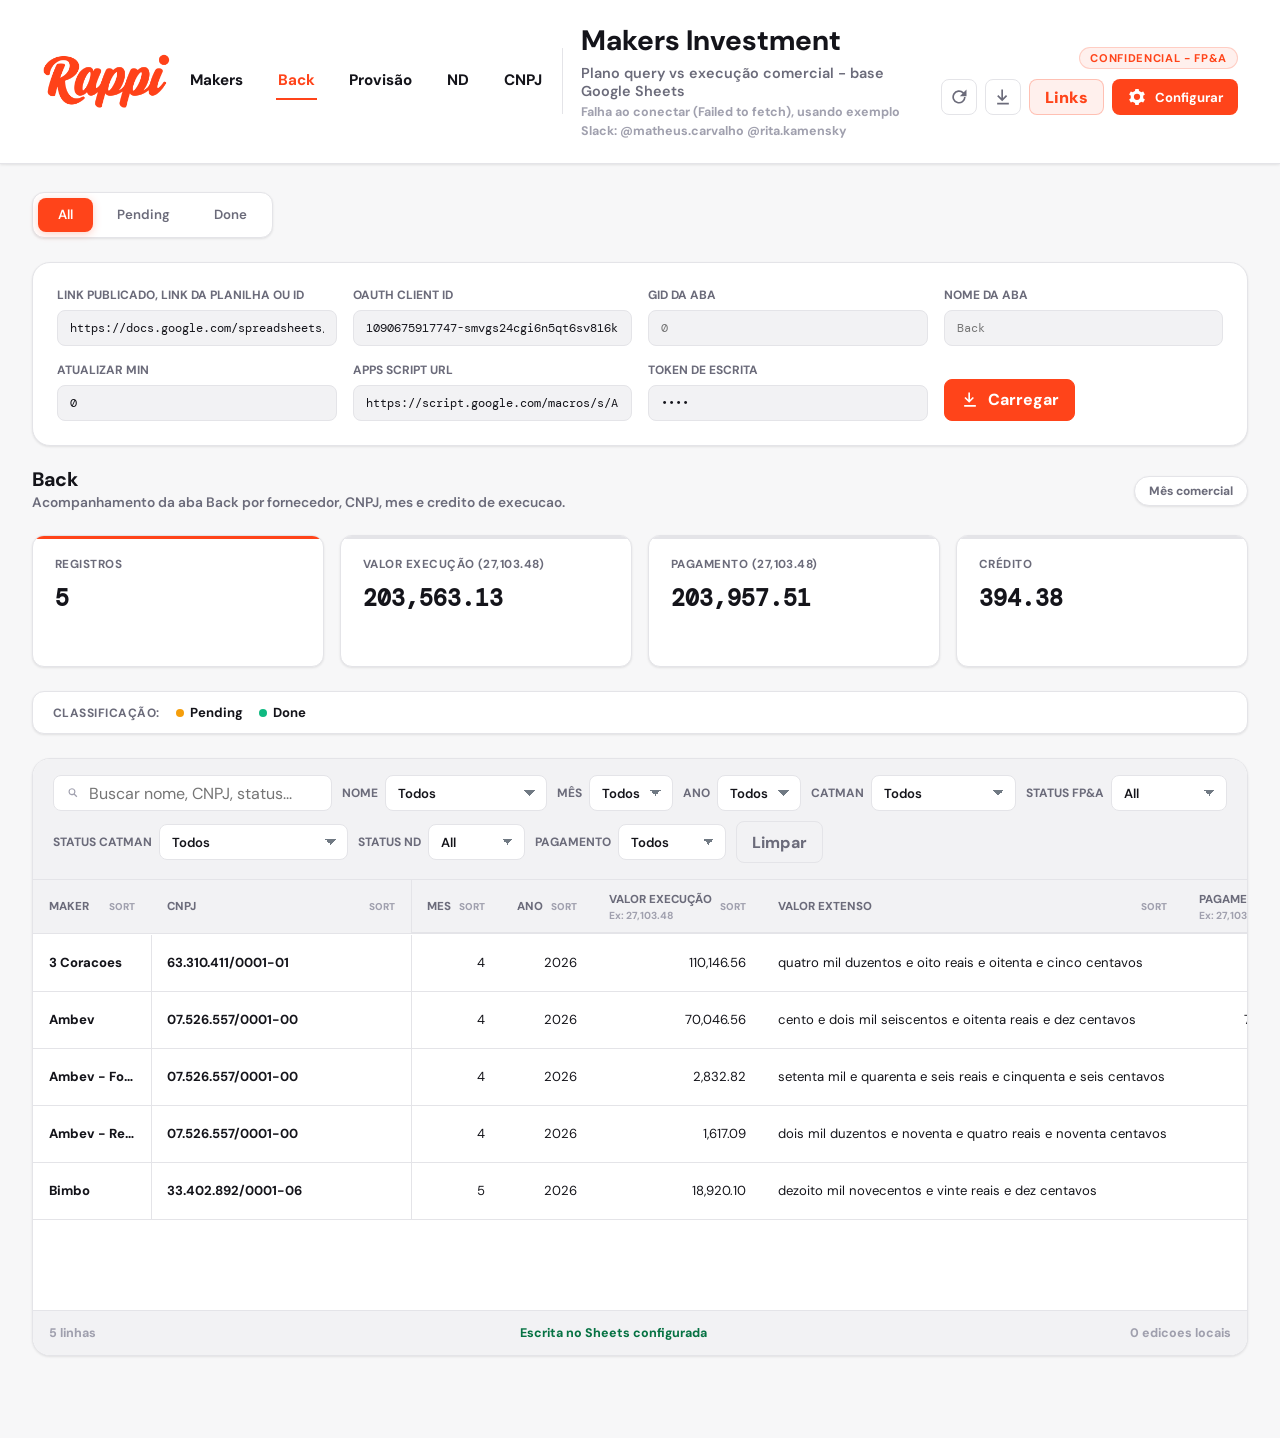
==== commit 08b87a48: "Separa leitura e escrita da tela Back" ====
--- a/back.html
+++ b/back.html
@@ -236,6 +236,6 @@
       </main>
     </div>
 
-    <script src="./back.js?v=20260611-back-save-nome-v5"></script>
+    <script src="./back.js?v=20260611-back-cache-save-v6"></script>
   </body>
 </html>
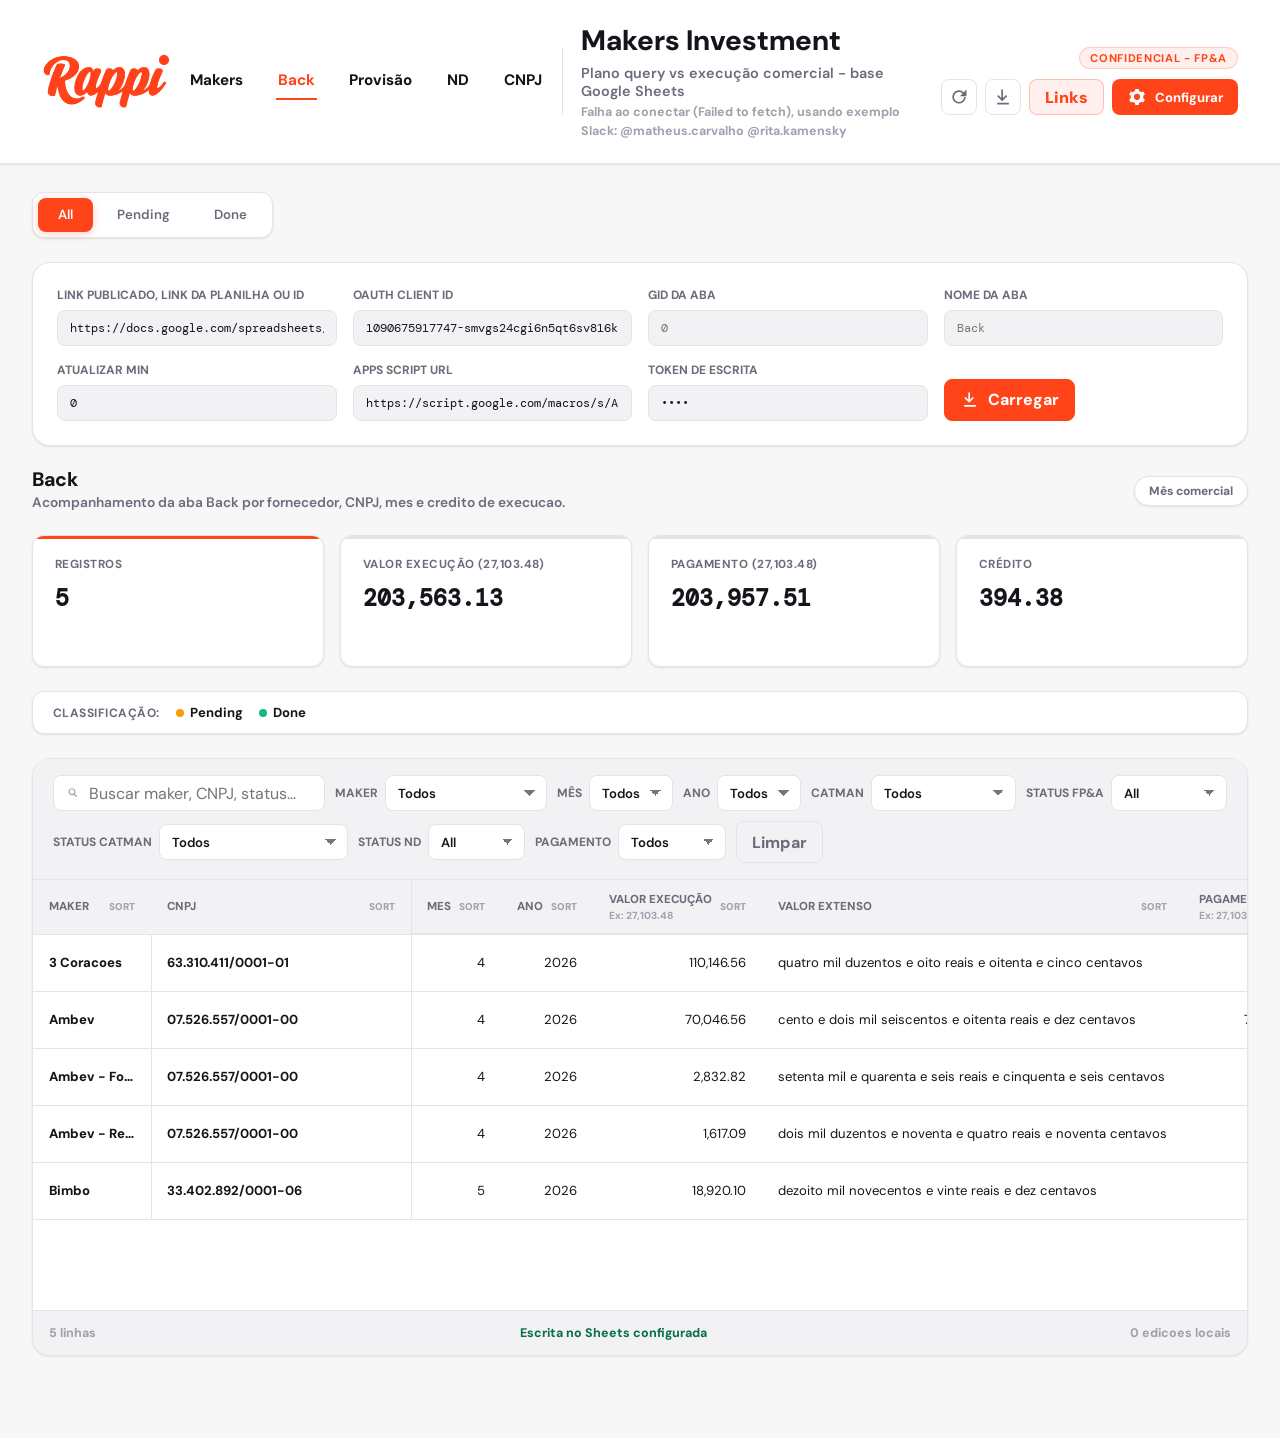
==== commit 8a4e40ee: "Restaura tela Back com coluna Nome" ====
--- a/back.html
+++ b/back.html
@@ -170,11 +170,11 @@
               <svg viewBox="0 0 24 24" aria-hidden="true">
                 <path d="M9.8 4a5.8 5.8 0 0 1 4.64 9.28l4.14 4.14-1.42 1.42-4.14-4.14A5.8 5.8 0 1 1 9.8 4Zm0 2a3.8 3.8 0 1 0 0 7.6 3.8 3.8 0 0 0 0-7.6Z" />
               </svg>
-              <input id="searchInput" type="search" placeholder="Buscar nome, CNPJ, status..." />
-            </label>
-
-            <label>
-              <span>Nome</span>
+              <input id="searchInput" type="search" placeholder="Buscar maker, CNPJ, status..." />
+            </label>
+
+            <label>
+              <span>Maker</span>
               <select id="makerFilter"></select>
             </label>
 
@@ -236,6 +236,6 @@
       </main>
     </div>
 
-    <script src="./back.js?v=20260611-back-cache-save-v6"></script>
+    <script src="./back.js?v=20260611-back-anchor-nome-v4"></script>
   </body>
 </html>
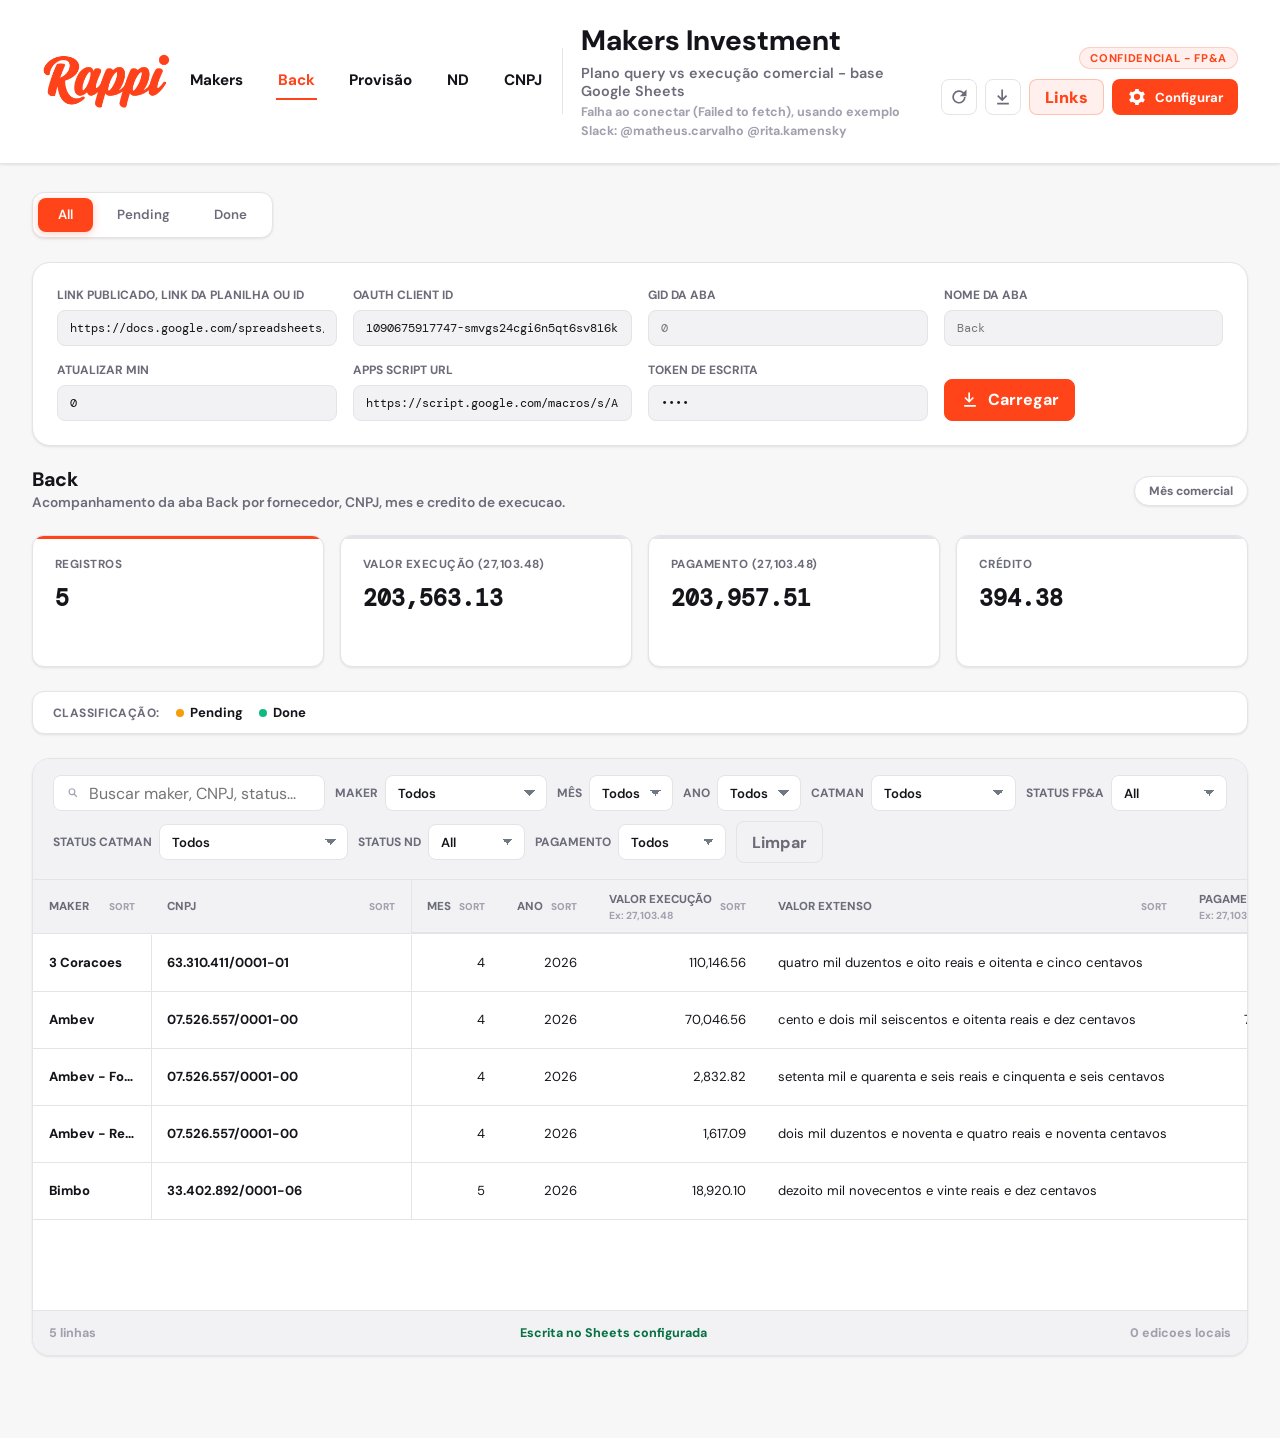
==== commit b7cac465: "Permite editar coluna Pagamento" ====
--- a/back.html
+++ b/back.html
@@ -236,6 +236,6 @@
       </main>
     </div>
 
-    <script src="./back.js?v=20260611-back-anchor-nome-v4"></script>
+    <script src="./back.js?v=20260611-pagamento-column-v1"></script>
   </body>
 </html>
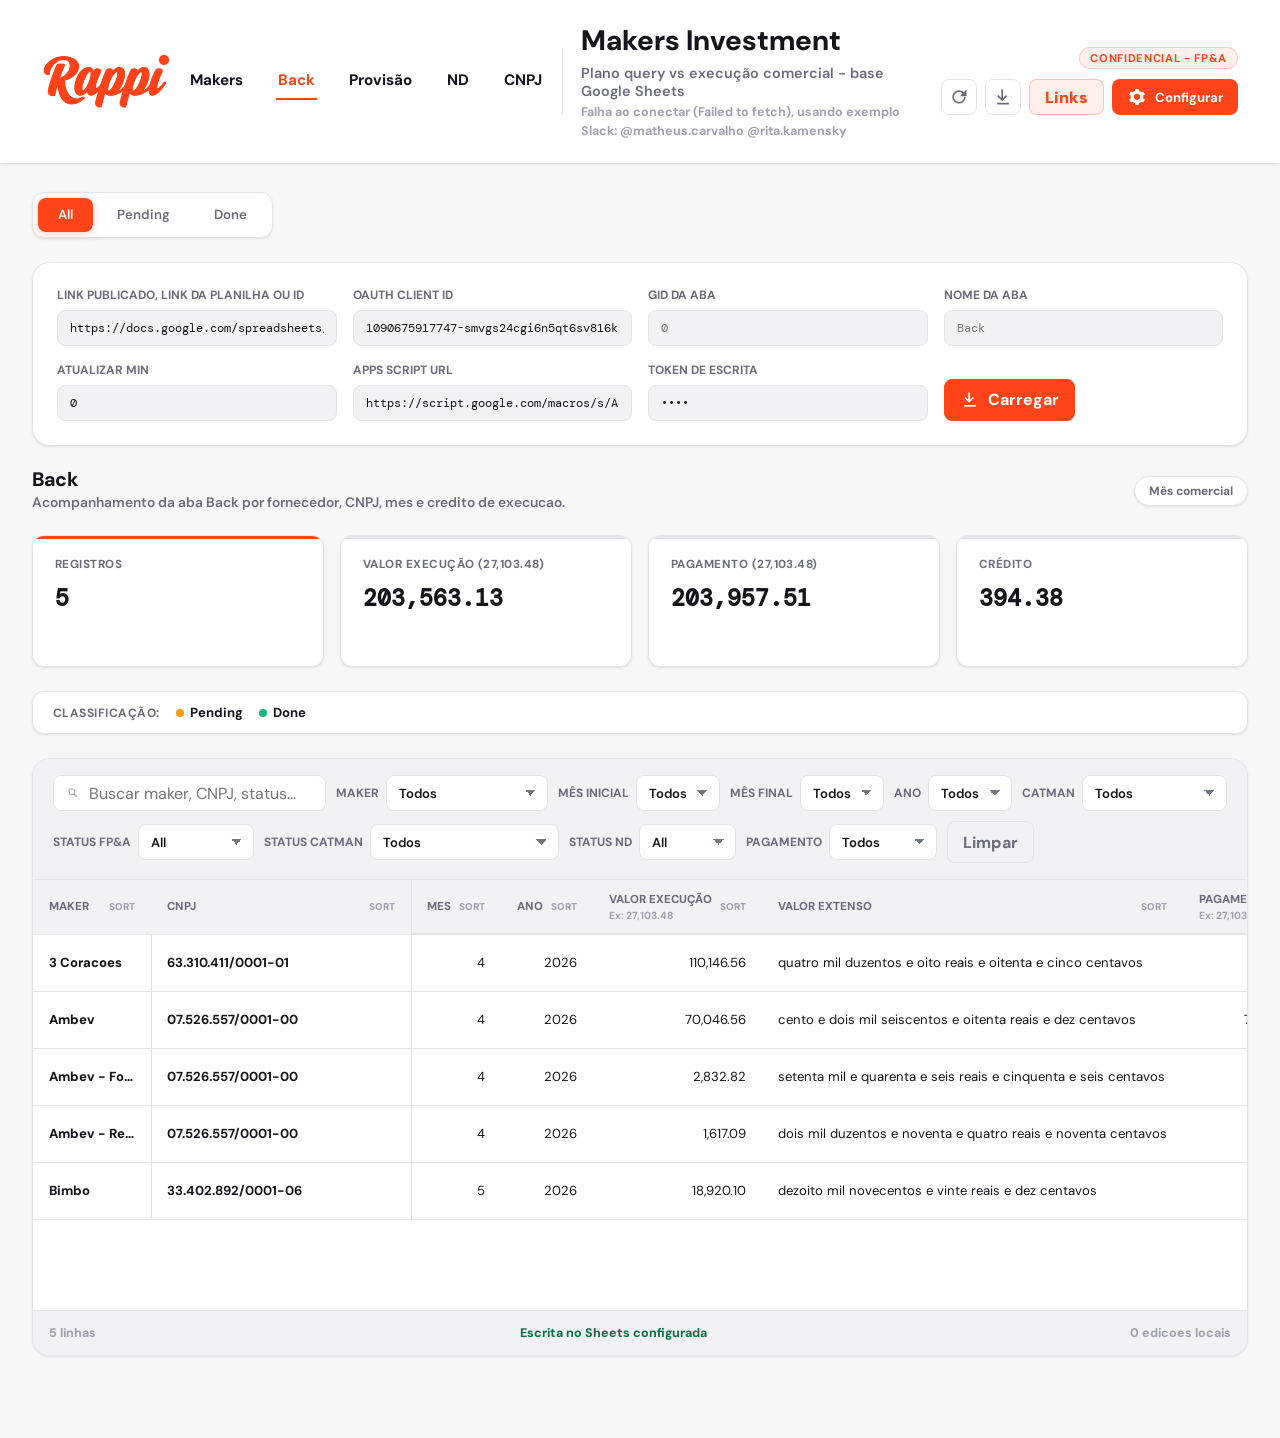
==== commit c54a13c4: "Ajustando filtro para calendário" ====
--- a/back.html
+++ b/back.html
@@ -179,8 +179,13 @@
             </label>
 
             <label>
-              <span>Mês</span>
+              <span>Mês inicial</span>
               <select id="monthFilter"></select>
+            </label>
+
+            <label>
+              <span>Mês final</span>
+              <select id="monthEndFilter"></select>
             </label>
 
             <label>
@@ -236,6 +241,6 @@
       </main>
     </div>
 
-    <script src="./back.js?v=20260611-pagamento-column-v1"></script>
+    <script src="./back.js?v=20260612-back-maker-shared-write-v4"></script>
   </body>
 </html>
--- a/styles.css
+++ b/styles.css
@@ -1792,32 +1792,90 @@
   justify-content: flex-start;
 }
 
-#provisionTable {
-  min-width: 980px;
+#provisionTable,
+#backProvisionTable {
+  width: 100%;
+  min-width: 0;
+  table-layout: fixed;
 }
 
 #provisionTable th,
-#provisionTable td {
+#provisionTable td,
+#backProvisionTable th,
+#backProvisionTable td {
+  padding: 8px 10px;
   white-space: nowrap;
 }
 
+#provisionTable th,
+#backProvisionTable th {
+  font-size: 0.68rem;
+  line-height: 1.2;
+  white-space: normal;
+}
+
 #provisionTable th:nth-child(1),
-#provisionTable td:nth-child(1) {
-  width: 92px;
+#provisionTable td:nth-child(1),
+#backProvisionTable th:nth-child(1),
+#backProvisionTable td:nth-child(1) {
+  width: 8%;
 }
 
 #provisionTable th:nth-child(2),
-#provisionTable td:nth-child(2) {
-  width: 110px;
+#provisionTable td:nth-child(2),
+#backProvisionTable th:nth-child(2),
+#backProvisionTable td:nth-child(2) {
+  width: 10%;
 }
 
 #provisionTable th:nth-child(3),
-#provisionTable td:nth-child(3) {
-  width: 130px;
+#provisionTable td:nth-child(3),
+#backProvisionTable th:nth-child(3),
+#backProvisionTable td:nth-child(3) {
+  width: 12%;
+}
+
+#provisionTable th:nth-child(n + 4),
+#provisionTable td:nth-child(n + 4),
+#backProvisionTable th:nth-child(n + 4),
+#backProvisionTable td:nth-child(n + 4) {
+  text-align: right;
+}
+
+#provisionTable th:nth-child(4),
+#provisionTable td:nth-child(4),
+#backProvisionTable th:nth-child(4),
+#backProvisionTable td:nth-child(4) {
+  width: 20%;
+}
+
+#provisionTable th:nth-child(5),
+#provisionTable td:nth-child(5),
+#backProvisionTable th:nth-child(5),
+#backProvisionTable td:nth-child(5) {
+  width: 18%;
+}
+
+#provisionTable th:nth-child(6),
+#provisionTable td:nth-child(6),
+#provisionTable th:nth-child(7),
+#provisionTable td:nth-child(7),
+#backProvisionTable th:nth-child(6),
+#backProvisionTable td:nth-child(6),
+#backProvisionTable th:nth-child(7),
+#backProvisionTable td:nth-child(7) {
+  width: 16%;
+}
+
+.provision-total-row td {
+  background: #fff7f3;
+  border-top: 2px solid var(--rappi-orange);
+  color: var(--rappi-text);
+  font-weight: 850;
 }
 
 .fx-input {
-  width: 104px;
+  width: 76px;
   min-height: 34px;
   border: 1px solid var(--rappi-border);
   border-radius: 8px;
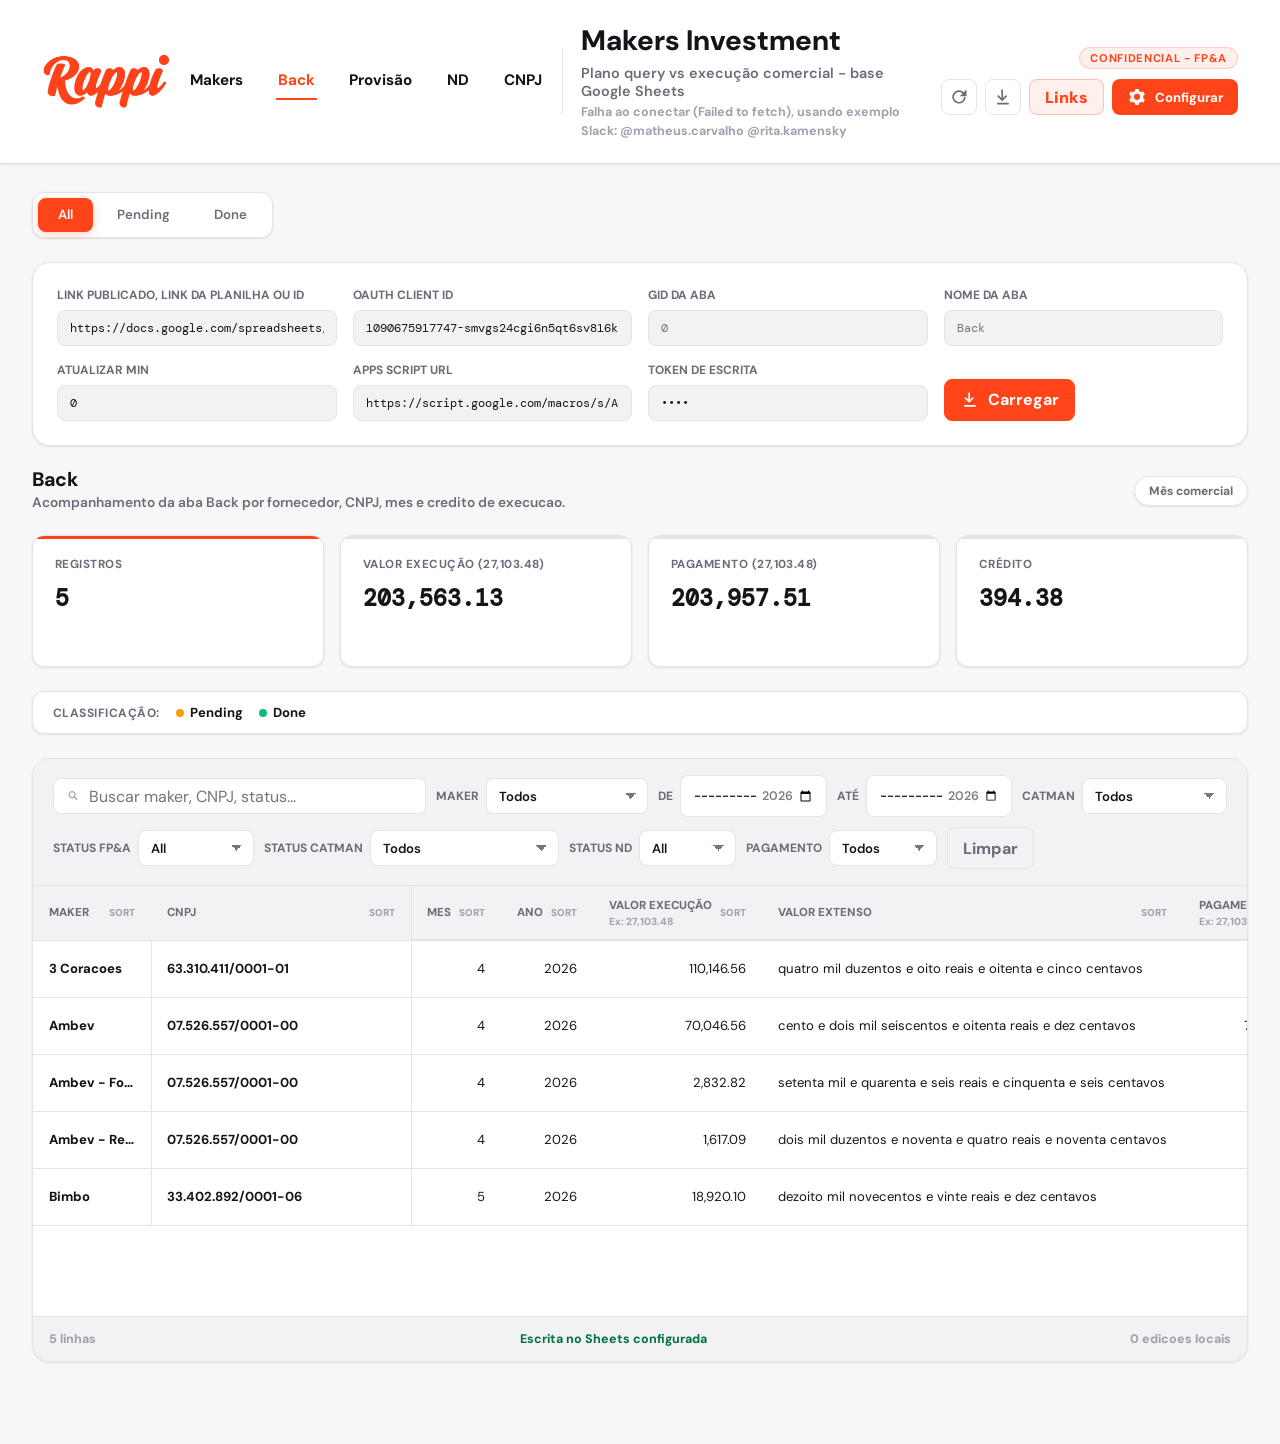
==== commit 862df9d8: "Adiciona filtro de periodo nas abas principais" ====
--- a/back.html
+++ b/back.html
@@ -179,18 +179,13 @@
             </label>
 
             <label>
-              <span>Mês inicial</span>
-              <select id="monthFilter"></select>
-            </label>
-
-            <label>
-              <span>Mês final</span>
-              <select id="monthEndFilter"></select>
-            </label>
-
-            <label>
-              <span>Ano</span>
-              <select id="yearFilter"></select>
+              <span>De</span>
+              <input id="monthFilter" type="month" />
+            </label>
+
+            <label>
+              <span>Até</span>
+              <input id="monthEndFilter" type="month" />
             </label>
 
             <label>
@@ -241,6 +236,6 @@
       </main>
     </div>
 
-    <script src="./back.js?v=20260612-back-maker-shared-write-v4"></script>
+    <script src="./back.js?v=20260612-period-filter-v5"></script>
   </body>
 </html>
